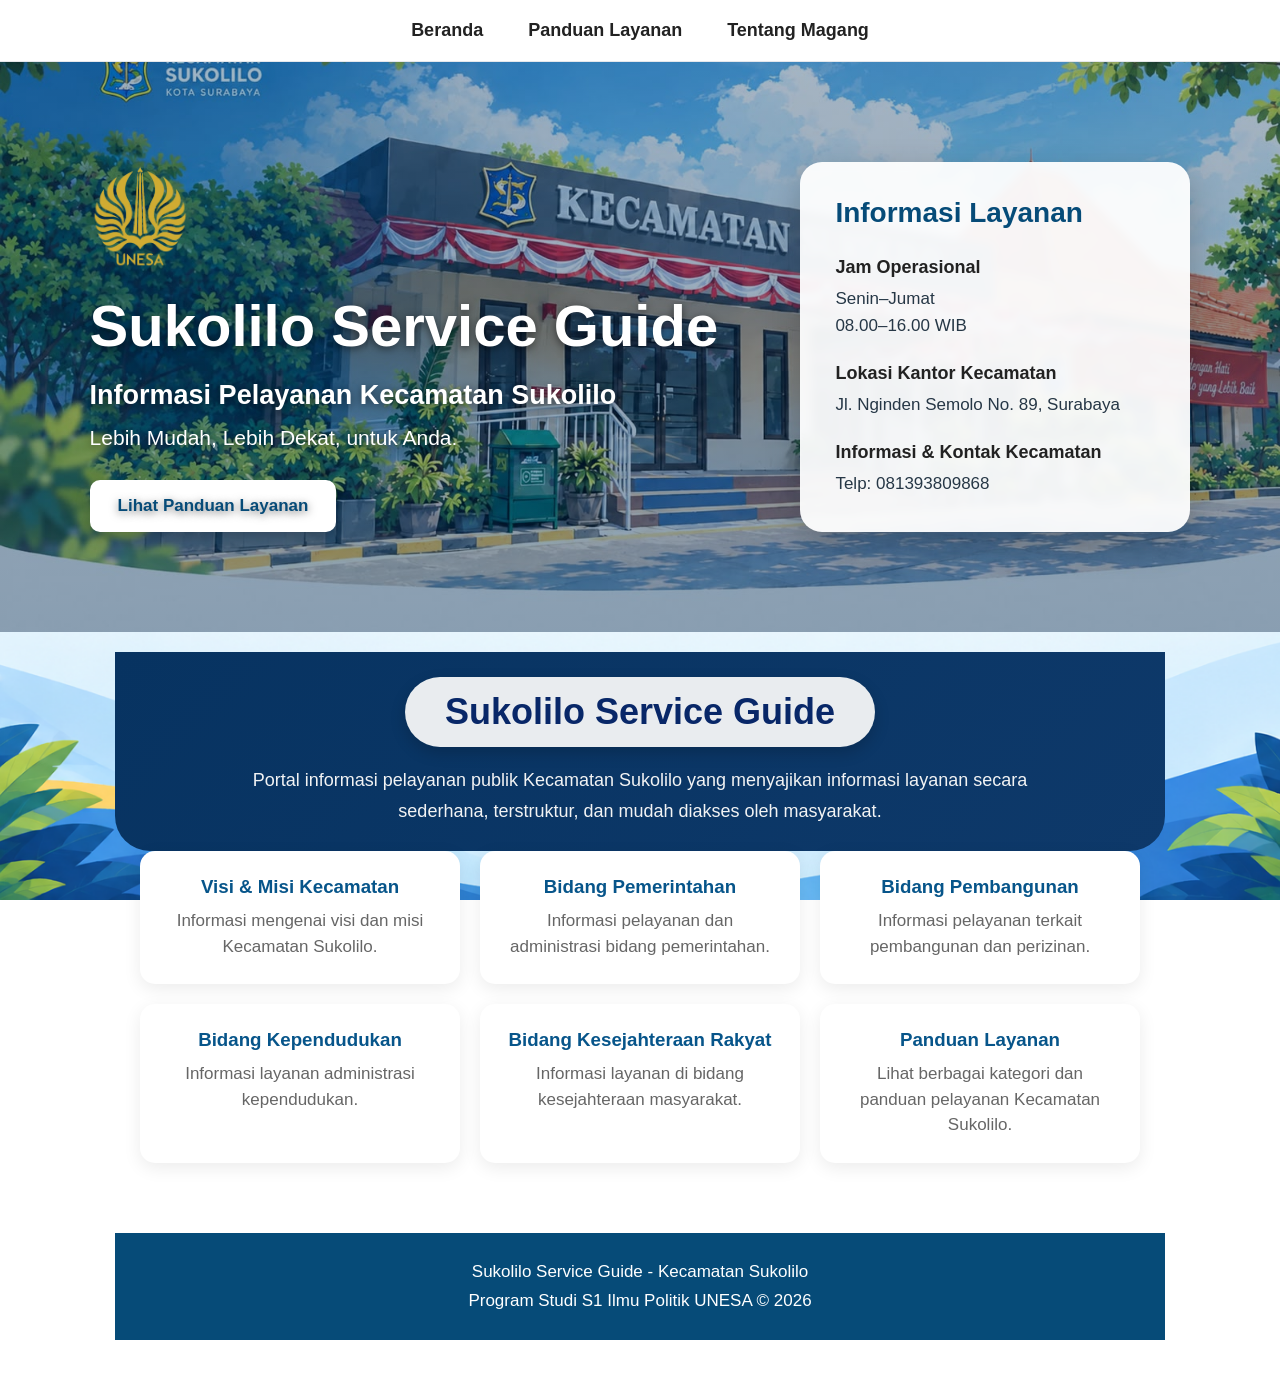
==== index.html @ 3eab3c3a "Add files via upload" ====
<!DOCTYPE html>
<html lang="id">
<head>
    <meta charset="UTF-8">
    <meta name="viewport" content="width=device-width, initial-scale=1.0">

    <title>Sukolilo Service Guide</title>

    <style>
        * {
            box-sizing: border-box;
            margin: 0;
            padding: 0;
        }

        body {
            font-family: Arial, Helvetica, sans-serif;
         background-image: url('gambar-bawah.png');
background-size: cover;
background-position: center;
background-attachment: fixed;
background-repeat: no-repeat;
    radial-gradient(circle at 15% 20%, rgba(20, 91, 150, 0.10) 0 8px, transparent 9px),
    radial-gradient(circle at 85% 75%, rgba(20, 91, 150, 0.08) 0 10px, transparent 11px),
    repeating-linear-gradient(
        45deg,
        transparent 0px,
        transparent 18px,
        rgba(30, 100, 160, 0.045) 19px,
        rgba(30, 100, 160, 0.045) 21px,
        transparent 22px,
        transparent 40px
    ),
    repeating-linear-gradient(
        -45deg,
        transparent 0px,
        transparent 18px,
        rgba(30, 100, 160, 0.045) 19px,
        rgba(30, 100, 160, 0.045) 21px,
        transparent 22px,
        transparent 40px
    );

        /* =========================
           NAVBAR
        ========================= */
        .navbar {
            background: white;
            display: flex;
            justify-content: center;
            align-items: center;
            gap: 45px;
            padding: 20px;
            border-bottom: 1px solid #e5e7eb;
            position: sticky;
            top: 0;
            z-index: 100;
        }

        .navbar a {
            text-decoration: none;
            color: #222;
            font-size: 18px;
            font-weight: 700;
        }

        .navbar a:hover {
            color: #07558a;
        }


        /* =========================
           HERO
        ========================= */
        .hero {
            min-height: 570px;

            background-image:
                linear-gradient(
                    rgba(0, 45, 85, 0.35),
                    rgba(0, 45, 85, 0.45)
                ),
                url("sukolilo-bg.png");

            background-size: cover;
            background-position: center;

            display: flex;
            justify-content: space-between;
            align-items: center;

            gap: 50px;
            padding: 60px 7%;
        }


        /* =========================
           BAGIAN KIRI HERO
        ========================= */
        .hero-left {
            max-width: 700px;
            color: white;
            text-shadow: 0 2px 8px rgba(0,0,0,0.55);
        }

        .hero-left h1 {
            font-size: 58px;
            line-height: 1.1;
            margin-bottom: 22px;
            font-weight: 800;
        }

        .hero-left h2 {
            font-size: 27px;
            margin-bottom: 15px;
            font-weight: 700;
        }

        .hero-left p {
            font-size: 21px;
            margin-bottom: 30px;
        }

        .button {
            display: inline-block;
            background: white;
            color: #064b78;

            padding: 16px 28px;

            border-radius: 10px;

            text-decoration: none;
            font-size: 17px;
            font-weight: 700;

            box-shadow: 0 5px 15px rgba(0,0,0,0.2);

            transition: 0.2s;
        }

        .button:hover {
            transform: translateY(-2px);
            background: #f1f7fb;
        }


        /* =========================
           INFORMASI LAYANAN
        ========================= */
        .info-card {
            width: 390px;

            background: rgba(255,255,255,0.94);

            border-radius: 22px;

            padding: 35px;

            color: #263746;

            box-shadow:
                0 12px 35px rgba(0,0,0,0.22);

            backdrop-filter: blur(4px);
        }

        .info-card h2 {
            color: #064b78;
            font-size: 28px;
            margin-bottom: 28px;
        }

        .info-item {
            margin-bottom: 24px;
        }

        .info-item:last-child {
            margin-bottom: 0;
        }

        .info-item strong {
            display: block;
            font-size: 18px;
            margin-bottom: 7px;
            color: #222;
        }

        .info-item p {
            font-size: 17px;
            line-height: 1.6;
        }


        /* =========================
           BAGIAN BAWAH
        ========================= */
        .intro {
            max-width: 1100px;
            margin: 40px auto;
            padding: 0 25px;
            text-align: center;
        }

        .intro h2 {
            color: #07558a;
            font-size: 32px;
            margin-bottom: 15px;
        }

        .intro p {
            font-size: 17px;
            line-height: 1.7;
            color: #555;
        }


        /* =========================
           MENU HALAMAN
        ========================= */
        .menu-pages {
            max-width: 1100px;
            margin: 0 auto 70px;
            padding: 0 25px;

            display: grid;
            grid-template-columns: repeat(3, 1fr);
            gap: 20px;
        }

        .page-card {
            background: white;
            border-radius: 15px;
            padding: 25px;

            text-decoration: none;
            color: #12304f;

            box-shadow: 0 5px 18px rgba(0,0,0,0.08);

            transition: 0.2s;
        }

        .page-card:hover {
            transform: translateY(-4px);
            box-shadow: 0 10px 25px rgba(0,0,0,0.12);
        }

        .page-card h3 {
            color: #07558a;
            margin-bottom: 10px;
        }

        .page-card p {
            color: #666;
            line-height: 1.5;
        }


        /* =========================
           FOOTER
        ========================= */
        footer {
            background: #064b78;
            color: white;
            text-align: center;
            padding: 25px;
            font-size: 14px;
        }


        /* =========================
           RESPONSIVE HP
        ========================= */
        @media (max-width: 900px) {

            .hero {
                flex-direction: column;
                align-items: stretch;
                padding: 50px 25px;
            }

            .hero-left {
                max-width: 100%;
            }

            .hero-left h1 {
                font-size: 42px;
            }

            .hero-left h2 {
                font-size: 23px;
            }

            .info-card {
                width: 100%;
            }

            .menu-pages {
                grid-template-columns: 1fr;
            }

            .navbar {
                gap: 18px;
                flex-wrap: wrap;
            }

            .navbar a {
                font-size: 15px;
            }
        }
    </style>
</head>


<body>


<!-- =========================
     NAVBAR
========================= -->

<nav class="navbar">

    <a href="index.html">Beranda</a>

    <a href="panduan.html">Panduan Layanan</a>

    <a href="tentang.html">Tentang Magang</a>

</nav>



<!-- =========================
     HERO
========================= -->

<section class="hero">


    <!-- BAGIAN KIRI -->

    <div class="hero-left">
        <img src="logo-unesa.png" alt="Logo UNESA" style="width: 100px; margin-bottom: 20px;">

        <h1>
            Sukolilo Service Guide
        </h1>

        <h2>
            Informasi Pelayanan Kecamatan Sukolilo
        </h2>

        <p>
            Lebih Mudah, Lebih Dekat, untuk Anda.
        </p>

        <a href="panduan.html" class="button">
            Lihat Panduan Layanan
        </a>

    </div>



    <!-- BAGIAN KANAN -->

    <div class="info-card">

        <h2>
            Informasi Layanan
        </h2>


        <div class="info-item">

            <strong>
                Jam Operasional
            </strong>

            <p>
                Senin–Jumat<br>
                08.00–16.00 WIB
            </p>

        </div>


        <div class="info-item">

            <strong>
                Lokasi Kantor Kecamatan
            </strong>

            <p>
                Jl. Nginden Semolo No. 89, Surabaya
            </p>

        </div>


        <div class="info-item">

            <strong>
                Informasi & Kontak Kecamatan
            </strong>

            <p>
                Telp: 081393809868
            </p>

        </div>

    </div>

</section>



<!-- =========================
     INTRO
========================= -->

<section class="intro">

    <div class="header" style="
    text-align: center;
    padding: 25px 20px;
    margin-top: -20px;
    background: linear-gradient(135deg, #073361, #0e396a);
    border-radius: 0 0 35px 35px;
">

    <h1 style="
    display: inline-block;
    margin: 0 0 18px 0;
    padding: 14px 40px;
    background: #e9ecef;
    color: rgb(8, 39, 104);
    border-radius: 50px;
    font-size: 36px;
    box-shadow: 0 6px 15px rgba(0,0,0,0.18);
">
    Sukolilo Service Guide
</h1>

    <p style="
        margin: 0 auto;
        max-width: 850px;
        font-size: 18px;
        line-height: 1.7;
        color: #f2f3f4;
    ">
        Portal informasi pelayanan publik Kecamatan Sukolilo
        yang menyajikan informasi layanan secara sederhana,
        terstruktur, dan mudah diakses oleh masyarakat.
    </p>

</div>




<!-- =========================
     MENU HALAMAN
========================= -->

<section class="menu-pages">


    <a href="visi-misi.html" class="page-card">

        <h3>
            Visi & Misi Kecamatan
        </h3>

        <p>
            Informasi mengenai visi dan misi Kecamatan Sukolilo.
        </p>

    </a>



    <a href="pemerintahan.html" class="page-card">

        <h3>
            Bidang Pemerintahan
        </h3>

        <p>
            Informasi pelayanan dan administrasi bidang pemerintahan.
        </p>

    </a>



    <a href="pembangunan.html" class="page-card">

        <h3>
            Bidang Pembangunan
        </h3>

        <p>
            Informasi pelayanan terkait pembangunan dan perizinan.
        </p>

    </a>



    <a href="kependudukan.html" class="page-card">

        <h3>
            Bidang Kependudukan
        </h3>

        <p>
            Informasi layanan administrasi kependudukan.
        </p>

    </a>



    <a href="kesra.html" class="page-card">

        <h3>
            Bidang Kesejahteraan Rakyat
        </h3>

        <p>
            Informasi layanan di bidang kesejahteraan masyarakat.
        </p>

    </a>



    <a href="panduan.html" class="page-card">

        <h3>
            Panduan Layanan
        </h3>

        <p>
            Lihat berbagai kategori dan panduan pelayanan Kecamatan Sukolilo.
        </p>

    </a>


</section>



<!-- =========================
     FOOTER
========================= -->

<footer>
    

   <div class="footer">

    <p style="color: white;">
        Sukolilo Service Guide - Kecamatan Sukolilo
    </p>

    <p style="color: white;">
        Program Studi S1 Ilmu Politik UNESA © 2026 
    </p>

</div>

</footer>


</body>
</html>
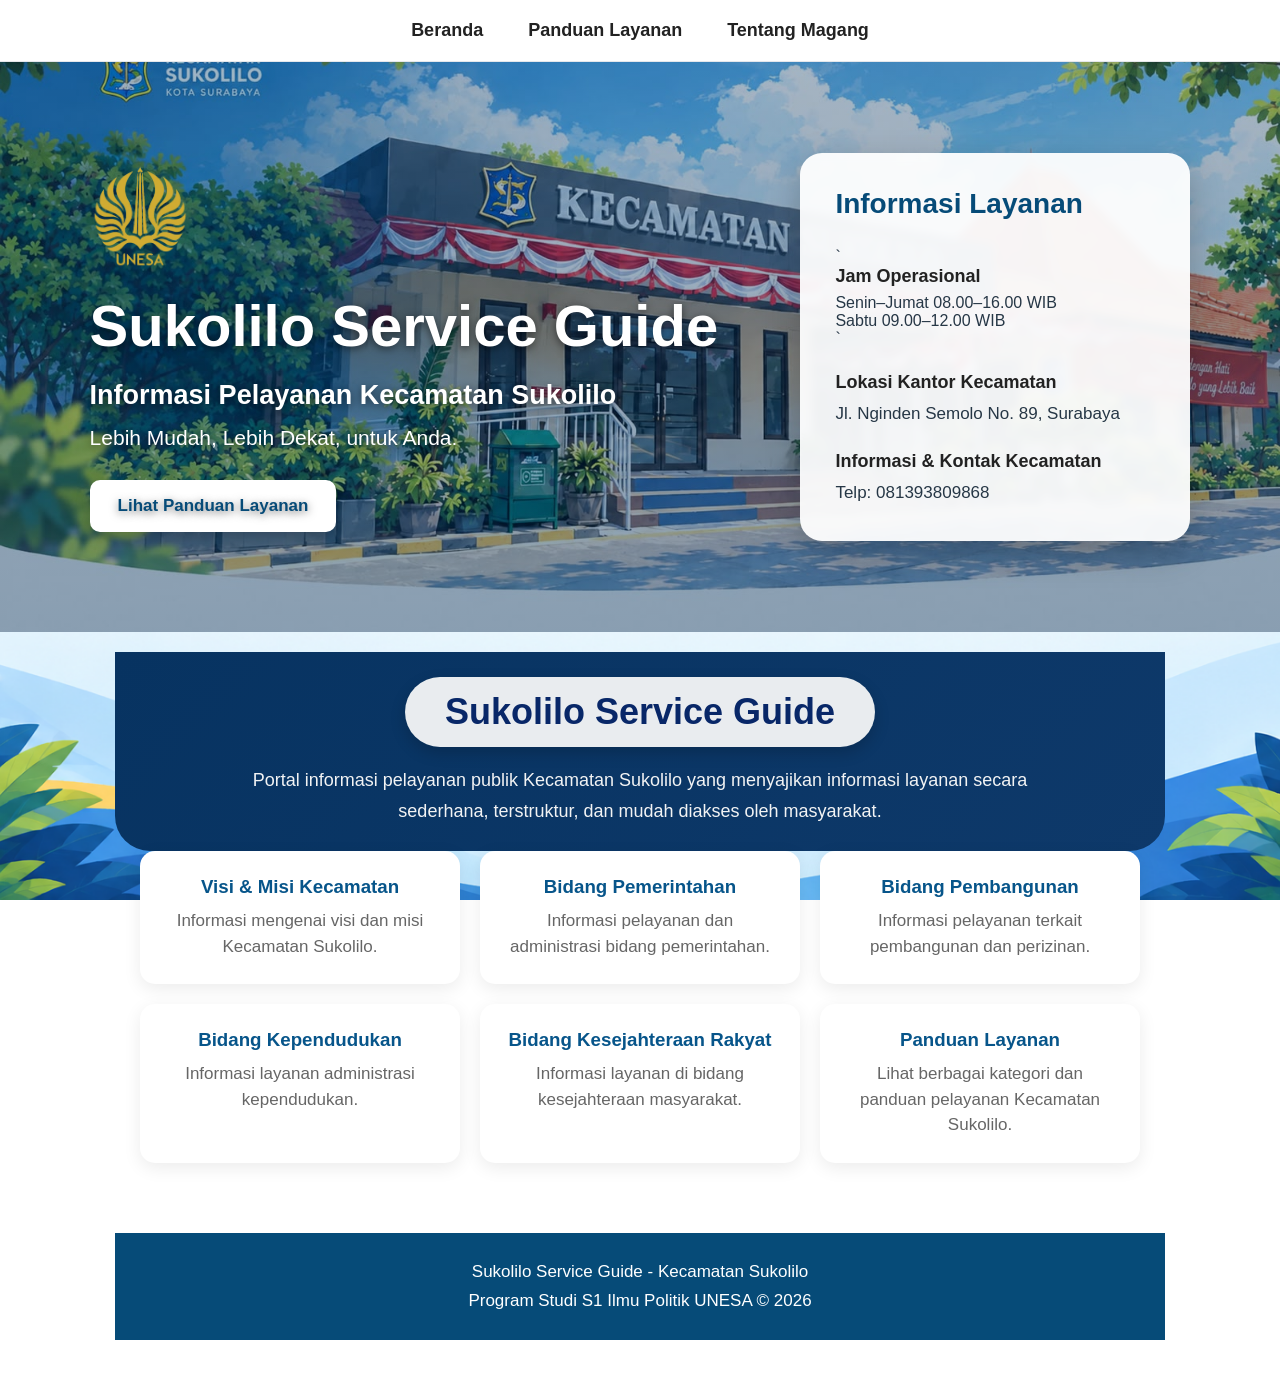
==== commit 11c0355c: "Sukolilo Service Guide" ====
--- a/index.html
+++ b/index.html
@@ -375,14 +375,19 @@
 
         <div class="info-item">
 
-            <strong>
-                Jam Operasional
-            </strong>
-
-            <p>
-                Senin–Jumat<br>
-                08.00–16.00 WIB
-            </p>
+            
+
+            `<div class="jam-operasional">
+    <strong>Jam Operasional</strong>
+    <div class="jadwal-hari">
+        <span>Senin–Jumat</span>
+        <span>08.00–16.00 WIB</span>
+    </div>
+    <div class="jadwal-hari">
+        <span>Sabtu</span>
+        <span>09.00–12.00 WIB</span>
+    </div>
+</div>`
 
         </div>
 
